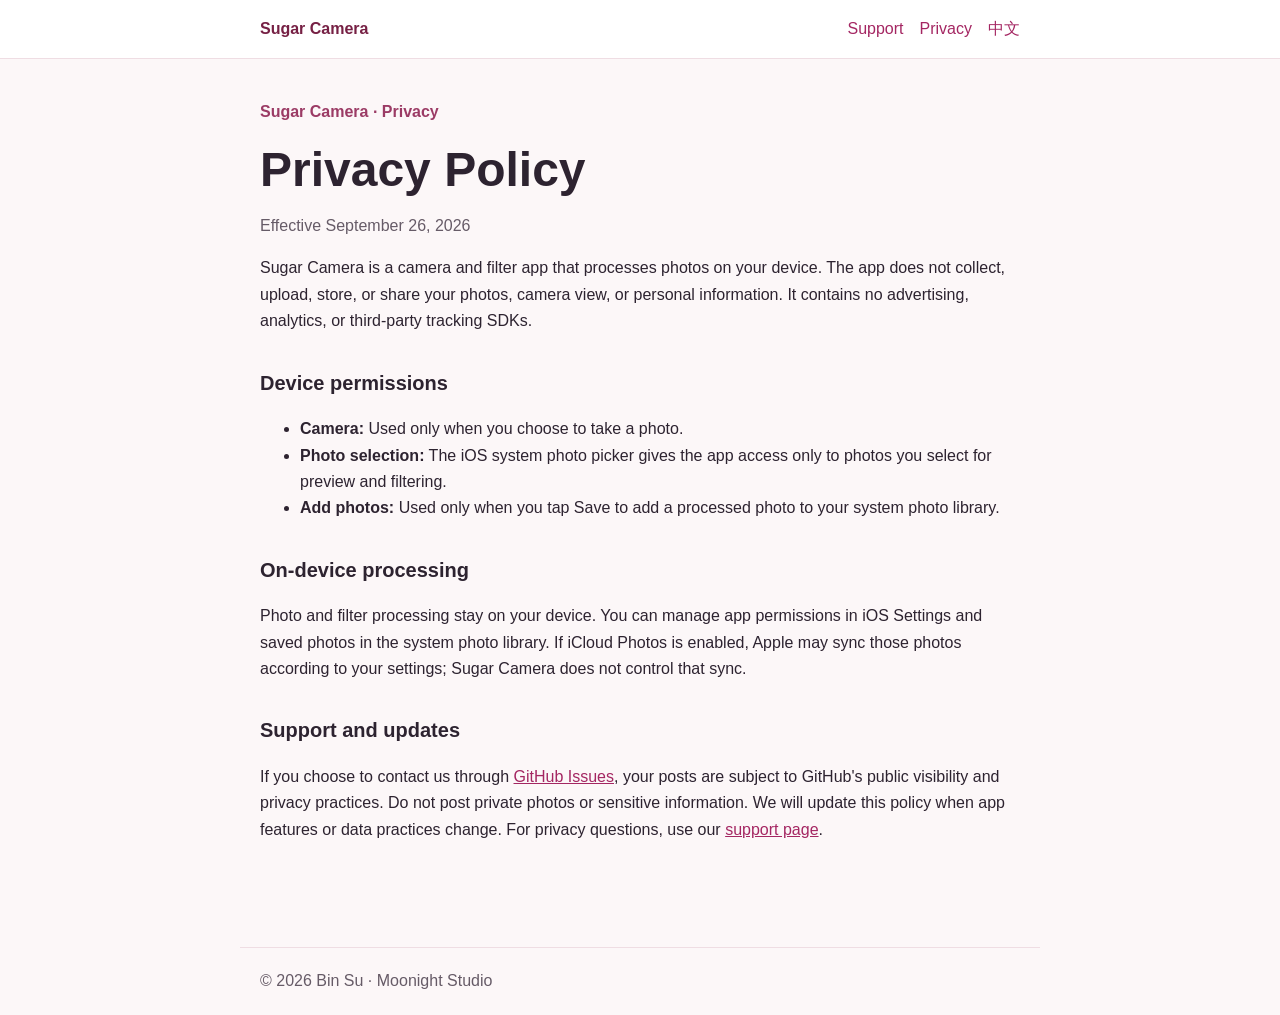
==== privacy-policy.html @ 5be8952c "Publish Sugar Camera support and privacy pages" ====
<!doctype html><html lang="en"><head><meta charset="utf-8"><meta name="viewport" content="width=device-width,initial-scale=1"><title>Sugar Camera Privacy Policy</title><link rel="stylesheet" href="style.css"></head><body>
<header><nav aria-label="Main navigation"><a class="brand" href="index.html">Sugar Camera</a><a href="support.html">Support</a><a href="privacy-policy.html" aria-current="page">Privacy</a><a href="privacy-policy-zh.html" lang="zh-Hans">中文</a></nav></header>
<main><p class="eyebrow">Sugar Camera · Privacy</p><h1>Privacy Policy</h1><p class="muted">Effective September 26, 2026</p><p>Sugar Camera is a camera and filter app that processes photos on your device. The app does not collect, upload, store, or share your photos, camera view, or personal information. It contains no advertising, analytics, or third-party tracking SDKs.</p>
<h2>Device permissions</h2><ul><li><strong>Camera:</strong> Used only when you choose to take a photo.</li><li><strong>Photo selection:</strong> The iOS system photo picker gives the app access only to photos you select for preview and filtering.</li><li><strong>Add photos:</strong> Used only when you tap Save to add a processed photo to your system photo library.</li></ul>
<h2>On-device processing</h2><p>Photo and filter processing stay on your device. You can manage app permissions in iOS Settings and saved photos in the system photo library. If iCloud Photos is enabled, Apple may sync those photos according to your settings; Sugar Camera does not control that sync.</p>
<h2>Support and updates</h2><p>If you choose to contact us through <a href="https://github.com/Moonight-Studio/SugarCamera/issues">GitHub Issues</a>, your posts are subject to GitHub's public visibility and privacy practices. Do not post private photos or sensitive information. We will update this policy when app features or data practices change. For privacy questions, use our <a href="support.html">support page</a>.</p></main>
<footer>© 2026 Bin Su · Moonight Studio</footer></body></html>
---- style.css ----
:root { color-scheme: light dark; font-family: -apple-system, BlinkMacSystemFont, "Segoe UI", sans-serif; line-height: 1.65; }
* { box-sizing: border-box; }
body { margin: 0; background: #fcf7f8; color: #2d2330; }
a { color: #a42662; }
a:hover { text-decoration-thickness: 2px; }
header { background: #fff; border-bottom: 1px solid #efdde3; }
nav { max-width: 800px; margin: auto; padding: 1rem 1.25rem; display: flex; flex-wrap: wrap; gap: 1rem; align-items: center; }
nav a { text-decoration: none; }
nav .brand { font-weight: 700; color: #762044; margin-right: auto; }
main { max-width: 800px; margin: 2.5rem auto; padding: 0 1.25rem 3rem; }
h1 { font-size: clamp(2rem, 6vw, 3rem); line-height: 1.15; margin: .5rem 0 1rem; }
h2 { margin-top: 2rem; font-size: 1.25rem; }
.eyebrow { color: #9b3b65; font-weight: 600; }
.card { background: #fff; border: 1px solid #efdde3; border-radius: 16px; padding: 1.25rem; margin: 1.2rem 0; }
.muted { color: #665b67; }
footer { max-width: 800px; margin: auto; padding: 1.25rem; border-top: 1px solid #efdde3; color: #665b67; }
@media (prefers-color-scheme: dark) { body { background: #1b171b; color: #f7eef1; } header, .card { background: #282027; border-color: #5b3d4c; } nav .brand { color: #ffb1d1; } a, .eyebrow { color: #ff97c3; } .muted, footer { color: #cdbdc5; } footer { border-color: #5b3d4c; } }
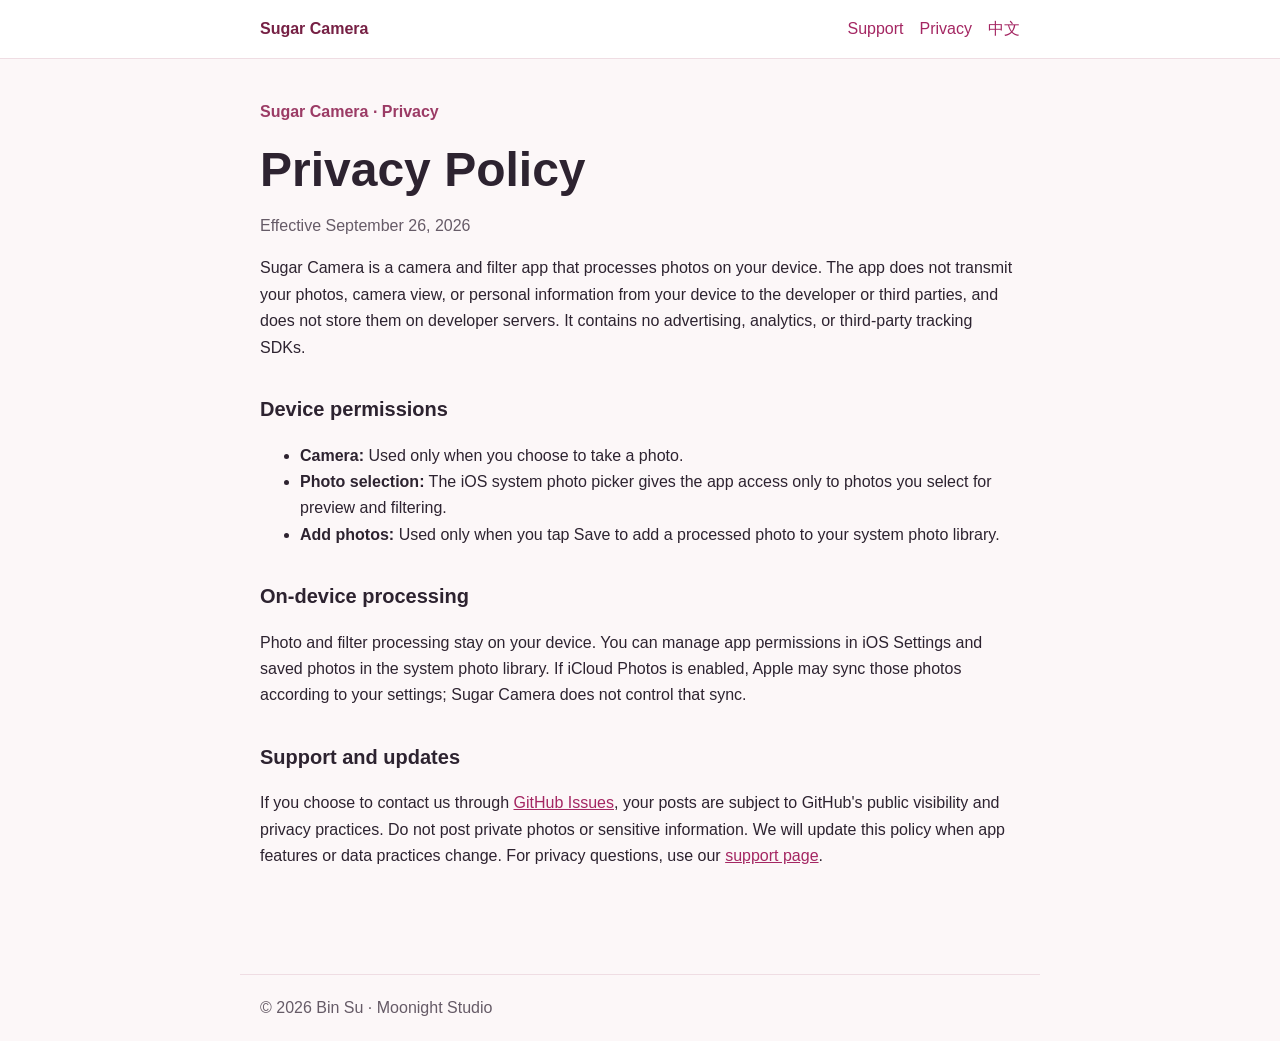
==== commit 69e66413: "Clarify on-device photo handling" ====
--- a/privacy-policy.html
+++ b/privacy-policy.html
@@ -1,6 +1,6 @@
 <!doctype html><html lang="en"><head><meta charset="utf-8"><meta name="viewport" content="width=device-width,initial-scale=1"><title>Sugar Camera Privacy Policy</title><link rel="stylesheet" href="style.css"></head><body>
 <header><nav aria-label="Main navigation"><a class="brand" href="index.html">Sugar Camera</a><a href="support.html">Support</a><a href="privacy-policy.html" aria-current="page">Privacy</a><a href="privacy-policy-zh.html" lang="zh-Hans">中文</a></nav></header>
-<main><p class="eyebrow">Sugar Camera · Privacy</p><h1>Privacy Policy</h1><p class="muted">Effective September 26, 2026</p><p>Sugar Camera is a camera and filter app that processes photos on your device. The app does not collect, upload, store, or share your photos, camera view, or personal information. It contains no advertising, analytics, or third-party tracking SDKs.</p>
+<main><p class="eyebrow">Sugar Camera · Privacy</p><h1>Privacy Policy</h1><p class="muted">Effective September 26, 2026</p><p>Sugar Camera is a camera and filter app that processes photos on your device. The app does not transmit your photos, camera view, or personal information from your device to the developer or third parties, and does not store them on developer servers. It contains no advertising, analytics, or third-party tracking SDKs.</p>
 <h2>Device permissions</h2><ul><li><strong>Camera:</strong> Used only when you choose to take a photo.</li><li><strong>Photo selection:</strong> The iOS system photo picker gives the app access only to photos you select for preview and filtering.</li><li><strong>Add photos:</strong> Used only when you tap Save to add a processed photo to your system photo library.</li></ul>
 <h2>On-device processing</h2><p>Photo and filter processing stay on your device. You can manage app permissions in iOS Settings and saved photos in the system photo library. If iCloud Photos is enabled, Apple may sync those photos according to your settings; Sugar Camera does not control that sync.</p>
 <h2>Support and updates</h2><p>If you choose to contact us through <a href="https://github.com/Moonight-Studio/SugarCamera/issues">GitHub Issues</a>, your posts are subject to GitHub's public visibility and privacy practices. Do not post private photos or sensitive information. We will update this policy when app features or data practices change. For privacy questions, use our <a href="support.html">support page</a>.</p></main>
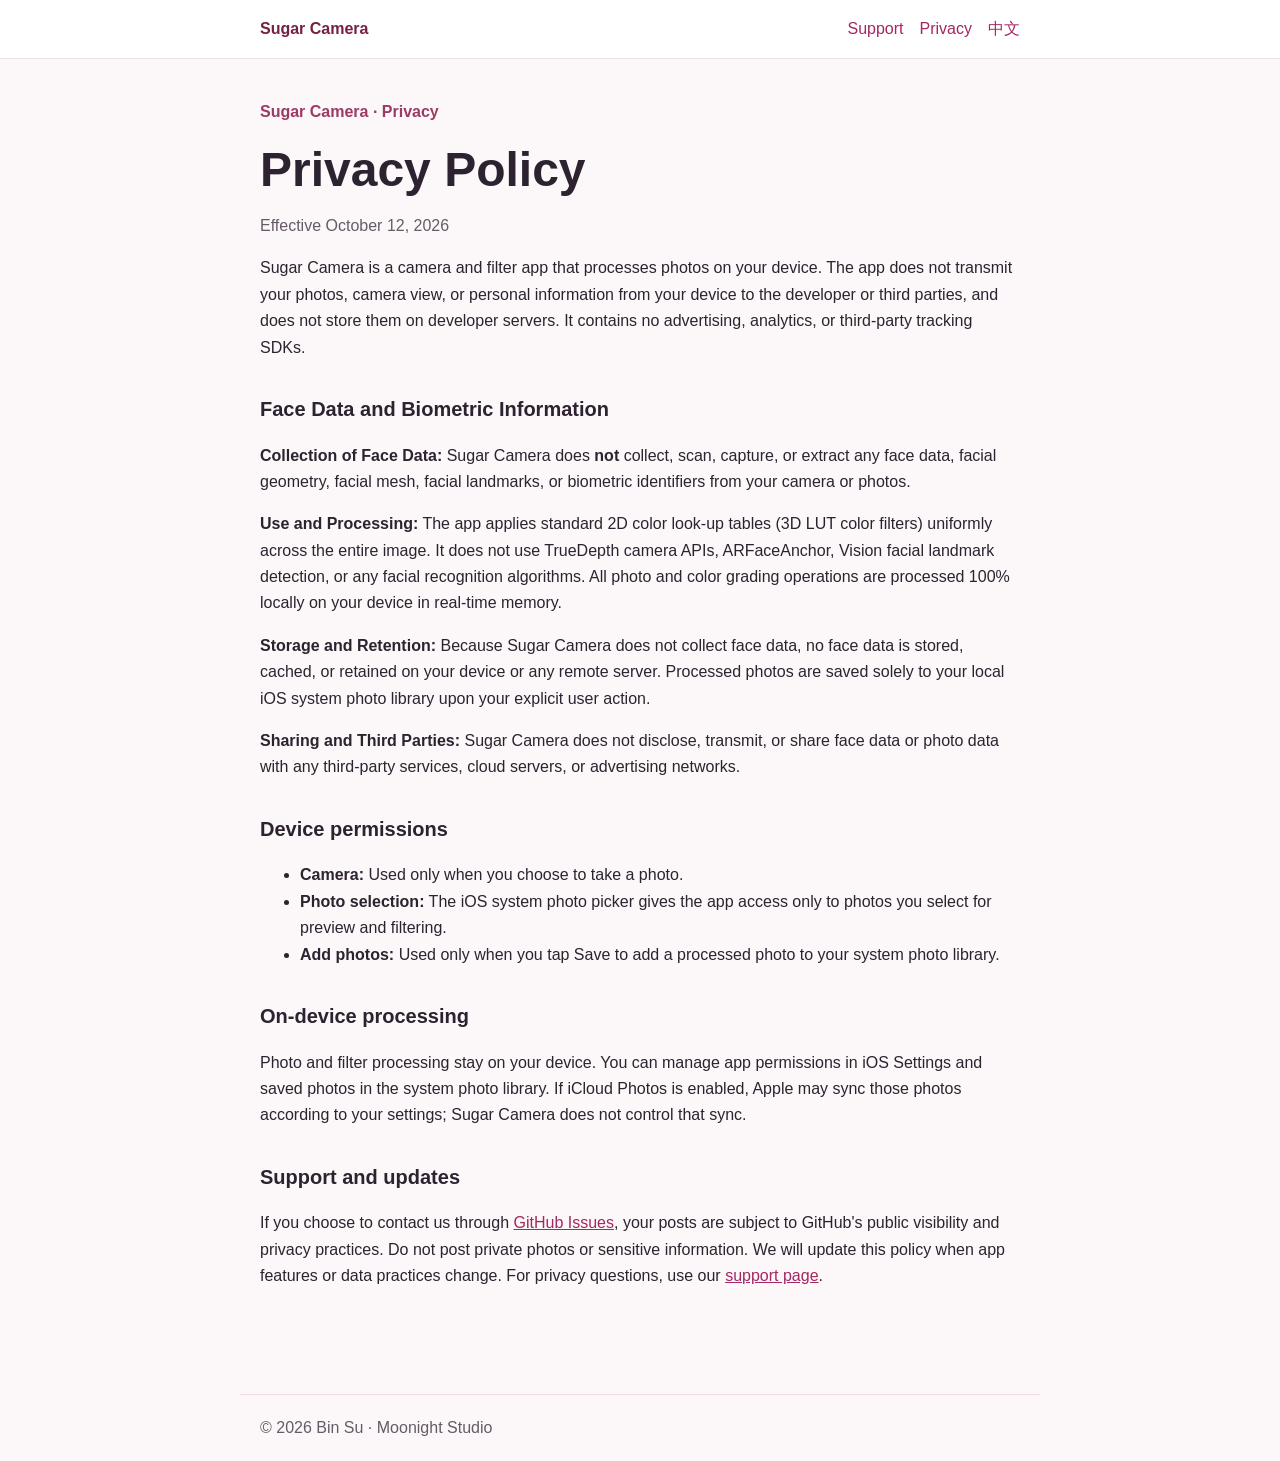
==== commit 1b3fe227: "Update privacy policy with explicit Face Data disclosures for Guideline 2.1 & 5.1.1" ====
--- a/privacy-policy.html
+++ b/privacy-policy.html
@@ -1,6 +1,11 @@
 <!doctype html><html lang="en"><head><meta charset="utf-8"><meta name="viewport" content="width=device-width,initial-scale=1"><title>Sugar Camera Privacy Policy</title><link rel="stylesheet" href="style.css"></head><body>
 <header><nav aria-label="Main navigation"><a class="brand" href="index.html">Sugar Camera</a><a href="support.html">Support</a><a href="privacy-policy.html" aria-current="page">Privacy</a><a href="privacy-policy-zh.html" lang="zh-Hans">中文</a></nav></header>
-<main><p class="eyebrow">Sugar Camera · Privacy</p><h1>Privacy Policy</h1><p class="muted">Effective September 26, 2026</p><p>Sugar Camera is a camera and filter app that processes photos on your device. The app does not transmit your photos, camera view, or personal information from your device to the developer or third parties, and does not store them on developer servers. It contains no advertising, analytics, or third-party tracking SDKs.</p>
+<main><p class="eyebrow">Sugar Camera · Privacy</p><h1>Privacy Policy</h1><p class="muted">Effective October 12, 2026</p><p>Sugar Camera is a camera and filter app that processes photos on your device. The app does not transmit your photos, camera view, or personal information from your device to the developer or third parties, and does not store them on developer servers. It contains no advertising, analytics, or third-party tracking SDKs.</p>
+<h2>Face Data and Biometric Information</h2>
+<p><strong>Collection of Face Data:</strong> Sugar Camera does <strong>not</strong> collect, scan, capture, or extract any face data, facial geometry, facial mesh, facial landmarks, or biometric identifiers from your camera or photos.</p>
+<p><strong>Use and Processing:</strong> The app applies standard 2D color look-up tables (3D LUT color filters) uniformly across the entire image. It does not use TrueDepth camera APIs, ARFaceAnchor, Vision facial landmark detection, or any facial recognition algorithms. All photo and color grading operations are processed 100% locally on your device in real-time memory.</p>
+<p><strong>Storage and Retention:</strong> Because Sugar Camera does not collect face data, no face data is stored, cached, or retained on your device or any remote server. Processed photos are saved solely to your local iOS system photo library upon your explicit user action.</p>
+<p><strong>Sharing and Third Parties:</strong> Sugar Camera does not disclose, transmit, or share face data or photo data with any third-party services, cloud servers, or advertising networks.</p>
 <h2>Device permissions</h2><ul><li><strong>Camera:</strong> Used only when you choose to take a photo.</li><li><strong>Photo selection:</strong> The iOS system photo picker gives the app access only to photos you select for preview and filtering.</li><li><strong>Add photos:</strong> Used only when you tap Save to add a processed photo to your system photo library.</li></ul>
 <h2>On-device processing</h2><p>Photo and filter processing stay on your device. You can manage app permissions in iOS Settings and saved photos in the system photo library. If iCloud Photos is enabled, Apple may sync those photos according to your settings; Sugar Camera does not control that sync.</p>
 <h2>Support and updates</h2><p>If you choose to contact us through <a href="https://github.com/Moonight-Studio/SugarCamera/issues">GitHub Issues</a>, your posts are subject to GitHub's public visibility and privacy practices. Do not post private photos or sensitive information. We will update this policy when app features or data practices change. For privacy questions, use our <a href="support.html">support page</a>.</p></main>
